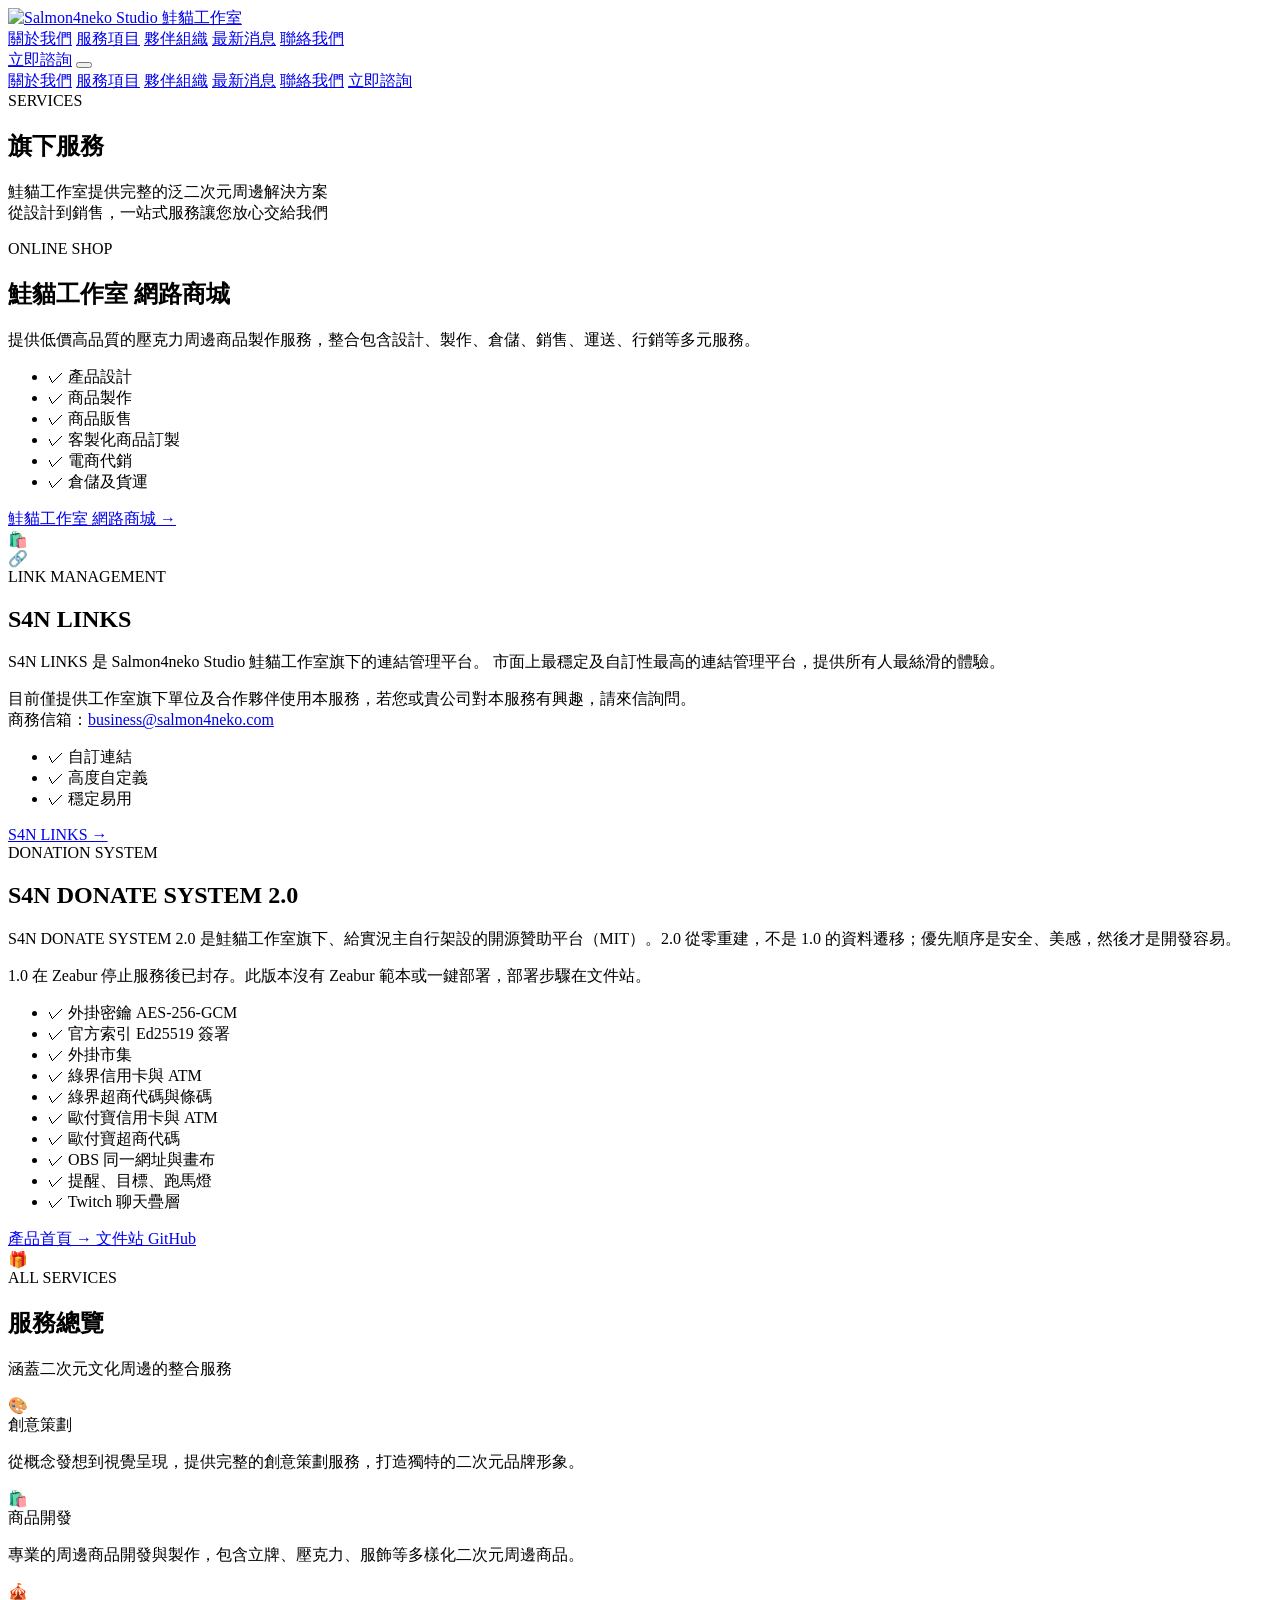
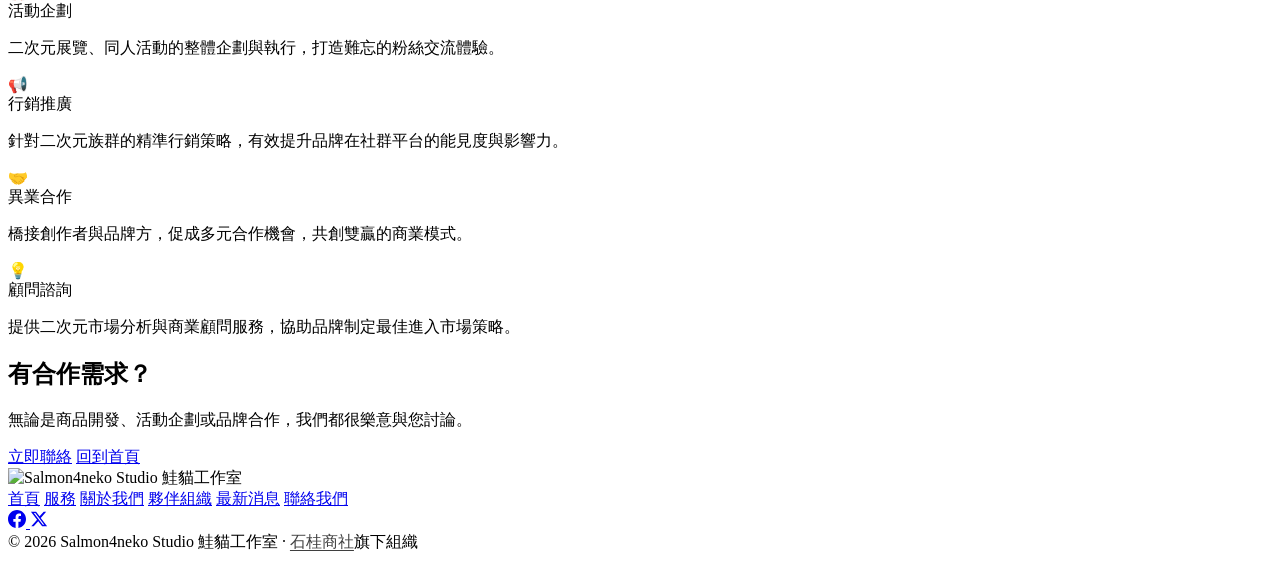
==== pages/services.html @ 96226a27 "feat: describe S4N DONATE SYSTEM 2.0 on the services page Replace the archived v1 claims (GPLv3, the" ====
<!DOCTYPE html>
<html lang="zh-TW">

<head>
    <meta charset="UTF-8" />
    <meta name="viewport" content="width=device-width, initial-scale=1, shrink-to-fit=no" />
    <title>服務項目 — Salmon4neko Studio 鮭貓工作室</title>
    <meta name="description" content="Salmon4neko Studio 鮭貓工作室提供網路商城、S4N LINKS、S4N DONATE SYSTEM 2.0 等完整泛二次元周邊解決方案服務。" />
    <link rel="icon" type="image/png"
        href="https://img.uwub.tw/Salmon4neko%20Studio_%E6%AD%A3%E6%96%B9%E5%BD%A2%E5%9C%96%E6%A8%99.png" />

    <!-- Tocas UI 5.0 -->
    <link rel="stylesheet" href="https://cdnjs.cloudflare.com/ajax/libs/tocas-ui/5.0.2/tocas.min.css" />
    <script src="https://cdnjs.cloudflare.com/ajax/libs/tocas-ui/5.0.2/tocas.min.js"></script>

    <!-- 字體：Noto Sans TC -->
    <link rel="preconnect" href="https://fonts.googleapis.com" />
    <link rel="preconnect" href="https://fonts.gstatic.com" crossorigin />
    <link href="https://fonts.googleapis.com/css2?family=Noto+Sans+TC:wght@300;400;500;700;900&display=swap"
        rel="stylesheet" />

    <link rel="stylesheet" href="../style.css?v=20260722c" />
</head>

<body class="is-light-page">

    <!-- ======== 導航列 ======== -->
    <header class="s4n-header" id="page-header">
        <div class="s4n-nav-inner">
            <a class="s4n-logo" href="../index.html" id="logo-link">
                <img src="https://img.uwub.tw/Salmon4neko%20Studio_%E6%A8%99%E6%BA%96%E5%AD%97.png"
                    alt="Salmon4neko Studio 鮭貓工作室" class="s4n-logo-img" />
            </a>
            <nav class="s4n-nav-links" id="main-nav" aria-label="主要導覽">
                <a href="../index.html#about" class="s4n-nav-link" id="nav-about">關於我們</a>
                <a href="services.html" class="s4n-nav-link is-active" id="nav-services">服務項目</a>
                <a href="../index.html#partners" class="s4n-nav-link" id="nav-partners">夥伴組織</a>
                <a href="news.html" class="s4n-nav-link" id="nav-news">最新消息</a>
                <a href="contact.html" class="s4n-nav-link" id="nav-contact">聯絡我們</a>
            </nav>
            <a href="contact.html" class="s4n-cta-btn" id="cta-button">立即諮詢</a>
            <button class="s4n-menu-toggle" id="menu-toggle" aria-label="開啟選單" aria-expanded="false"
                aria-controls="mobile-menu">
                <span></span><span></span><span></span>
            </button>
        </div>
        <div class="s4n-mobile-menu" id="mobile-menu" aria-hidden="true">
            <a href="../index.html#about" class="s4n-mobile-link" id="mobile-nav-about">關於我們</a>
            <a href="services.html" class="s4n-mobile-link" id="mobile-nav-services">服務項目</a>
            <a href="../index.html#partners" class="s4n-mobile-link" id="mobile-nav-partners">夥伴組織</a>
            <a href="news.html" class="s4n-mobile-link" id="mobile-nav-news">最新消息</a>
            <a href="contact.html" class="s4n-mobile-link" id="mobile-nav-contact">聯絡我們</a>
            <a href="contact.html" class="s4n-mobile-cta" id="mobile-cta">立即諮詢</a>
        </div>
    </header>

    <!-- ======== 頁面 Hero ======== -->
    <section class="s4n-page-hero">
        <div class="s4n-container">
            <div class="s4n-page-hero-inner">
                <div class="s4n-section-label">SERVICES</div>
                <h1 class="s4n-page-hero-title">旗下服務</h1>
                <p class="s4n-page-hero-desc">
                    鮭貓工作室提供完整的泛二次元周邊解決方案<br>
                    從設計到銷售，一站式服務讓您放心交給我們
                </p>
            </div>
        </div>
    </section>

    <!-- ======== 服務一：網路商城 ======== -->
    <section class="s4n-section" id="shop">
        <div class="s4n-container">
            <div class="s4n-service-detail-grid">
                <div class="s4n-service-detail-content">
                    <div class="s4n-section-label">ONLINE SHOP</div>
                    <h2 class="s4n-section-title">鮭貓工作室
                        <span class="s4n-highlight">網路商城</span>
                    </h2>
                    <p class="s4n-section-lead">
                        提供低價高品質的壓克力周邊商品製作服務，整合包含設計、製作、倉儲、銷售、運送、行銷等多元服務。
                    </p>
                    <ul class="s4n-feature-list">
                        <li class="s4n-feature-item">
                            <span class="s4n-feature-check">✓</span>
                            <span>產品設計</span>
                        </li>
                        <li class="s4n-feature-item">
                            <span class="s4n-feature-check">✓</span>
                            <span>商品製作</span>
                        </li>
                        <li class="s4n-feature-item">
                            <span class="s4n-feature-check">✓</span>
                            <span>商品販售</span>
                        </li>
                        <li class="s4n-feature-item">
                            <span class="s4n-feature-check">✓</span>
                            <span>客製化商品訂製</span>
                        </li>
                        <li class="s4n-feature-item">
                            <span class="s4n-feature-check">✓</span>
                            <span>電商代銷</span>
                        </li>
                        <li class="s4n-feature-item">
                            <span class="s4n-feature-check">✓</span>
                            <span>倉儲及貨運</span>
                        </li>
                    </ul>
                    <a href="https://shop.salmon4neko.com/" target="_blank" rel="noopener"
                        class="s4n-btn s4n-btn-primary s4n-btn-icon" id="shop-btn">
                        鮭貓工作室 網路商城 →
                    </a>
                </div>
                <div class="s4n-service-detail-visual" aria-hidden="true">
                    <div class="s4n-service-icon-wrap">🛍️</div>
                </div>
            </div>
        </div>
    </section>

    <!-- ======== 服務二：S4N LINKS ======== -->
    <section class="s4n-section s4n-section-alt" id="links">
        <div class="s4n-container">
            <div class="s4n-service-detail-grid s4n-service-reverse">
                <div class="s4n-service-detail-visual" aria-hidden="true">
                    <div class="s4n-service-icon-wrap">🔗</div>
                </div>
                <div class="s4n-service-detail-content">
                    <div class="s4n-section-label">LINK MANAGEMENT</div>
                    <h2 class="s4n-section-title">S4N LINKS</h2>
                    <p class="s4n-section-lead">
                        S4N LINKS 是 Salmon4neko Studio 鮭貓工作室旗下的連結管理平台。
                        市面上最穩定及自訂性最高的連結管理平台，提供所有人最絲滑的體驗。
                    </p>
                    <p class="s4n-service-note">
                        目前僅提供工作室旗下單位及合作夥伴使用本服務，若您或貴公司對本服務有興趣，請來信詢問。<br>
                        商務信箱：<a href="mailto:business@salmon4neko.com" class="s4n-link">business@salmon4neko.com</a>
                    </p>
                    <ul class="s4n-feature-list">
                        <li class="s4n-feature-item">
                            <span class="s4n-feature-check">✓</span>
                            <span>自訂連結</span>
                        </li>
                        <li class="s4n-feature-item">
                            <span class="s4n-feature-check">✓</span>
                            <span>高度自定義</span>
                        </li>
                        <li class="s4n-feature-item">
                            <span class="s4n-feature-check">✓</span>
                            <span>穩定易用</span>
                        </li>
                    </ul>
                    <a href="https://links.uwub.tw/" target="_blank" rel="noopener"
                        class="s4n-btn s4n-btn-primary s4n-btn-icon" id="links-btn">
                        S4N LINKS →
                    </a>
                </div>
            </div>
        </div>
    </section>

    <!-- ======== 服務三：S4N DONATE SYSTEM 2.0 ======== -->
    <section class="s4n-section" id="donate-system">
        <div class="s4n-container">
            <div class="s4n-service-detail-grid">
                <div class="s4n-service-detail-content">
                    <div class="s4n-section-label">DONATION SYSTEM</div>
                    <h2 class="s4n-section-title">S4N DONATE SYSTEM 2.0</h2>
                    <p class="s4n-section-lead">
                        S4N DONATE SYSTEM 2.0 是鮭貓工作室旗下、給實況主自行架設的開源贊助平台（MIT）。2.0 從零重建，不是 1.0 的資料遷移；優先順序是安全、美感，然後才是開發容易。
                    </p>
                    <p class="s4n-service-note">
                        1.0 在 Zeabur 停止服務後已封存。此版本沒有 Zeabur 範本或一鍵部署，部署步驟在文件站。
                    </p>
                    <ul class="s4n-feature-list">
                        <li class="s4n-feature-item">
                            <span class="s4n-feature-check">✓</span>
                            <span>外掛密鑰 AES-256-GCM</span>
                        </li>
                        <li class="s4n-feature-item">
                            <span class="s4n-feature-check">✓</span>
                            <span>官方索引 Ed25519 簽署</span>
                        </li>
                        <li class="s4n-feature-item">
                            <span class="s4n-feature-check">✓</span>
                            <span>外掛市集</span>
                        </li>
                        <li class="s4n-feature-item">
                            <span class="s4n-feature-check">✓</span>
                            <span>綠界信用卡與 ATM</span>
                        </li>
                        <li class="s4n-feature-item">
                            <span class="s4n-feature-check">✓</span>
                            <span>綠界超商代碼與條碼</span>
                        </li>
                        <li class="s4n-feature-item">
                            <span class="s4n-feature-check">✓</span>
                            <span>歐付寶信用卡與 ATM</span>
                        </li>
                        <li class="s4n-feature-item">
                            <span class="s4n-feature-check">✓</span>
                            <span>歐付寶超商代碼</span>
                        </li>
                        <li class="s4n-feature-item">
                            <span class="s4n-feature-check">✓</span>
                            <span>OBS 同一網址與畫布</span>
                        </li>
                        <li class="s4n-feature-item">
                            <span class="s4n-feature-check">✓</span>
                            <span>提醒、目標、跑馬燈</span>
                        </li>
                        <li class="s4n-feature-item">
                            <span class="s4n-feature-check">✓</span>
                            <span>Twitch 聊天疊層</span>
                        </li>
                    </ul>
                    <div class="s4n-hero-actions" id="donate-system-actions">
                        <a href="https://donate-system.salmon4neko.com/" target="_blank" rel="noopener"
                            class="s4n-btn s4n-btn-primary s4n-btn-icon" id="donate-system-btn">
                            產品首頁 →
                        </a>
                        <a href="https://docs.donate-system.salmon4neko.com/" target="_blank" rel="noopener"
                            class="s4n-btn s4n-btn-ghost s4n-btn-icon" id="donate-docs-btn">
                            文件站
                        </a>
                        <a href="https://github.com/Salmon4neko-Studio/S4N-Donate-System-2.0" target="_blank"
                            rel="noopener" class="s4n-btn s4n-btn-ghost s4n-btn-icon" id="donate-github-btn">
                            GitHub
                        </a>
                    </div>
                </div>
                <div class="s4n-service-detail-visual" aria-hidden="true">
                    <div class="s4n-service-icon-wrap">🎁</div>
                </div>
            </div>
        </div>
    </section>

    <!-- ======== 其他服務總覽 ======== -->
    <section class="s4n-section" id="all-services">
        <div class="s4n-container">
            <div class="s4n-section-label">ALL SERVICES</div>
            <h2 class="s4n-section-title">服務總覽</h2>
            <p class="s4n-section-lead">涵蓋二次元文化周邊的整合服務</p>
            <div class="ts-grid is-3-columns s4n-services-grid">
                <div class="column">
                    <div class="ts-box s4n-service-card">
                        <div class="ts-content">
                            <div class="s4n-service-icon">🎨</div>
                            <div class="ts-header is-heavy s4n-service-title">創意策劃</div>
                            <p class="s4n-service-desc">從概念發想到視覺呈現，提供完整的創意策劃服務，打造獨特的二次元品牌形象。</p>
                        </div>
                    </div>
                </div>
                <div class="column">
                    <div class="ts-box s4n-service-card">
                        <div class="ts-content">
                            <div class="s4n-service-icon">🛍️</div>
                            <div class="ts-header is-heavy s4n-service-title">商品開發</div>
                            <p class="s4n-service-desc">專業的周邊商品開發與製作，包含立牌、壓克力、服飾等多樣化二次元周邊商品。</p>
                        </div>
                    </div>
                </div>
                <div class="column">
                    <div class="ts-box s4n-service-card">
                        <div class="ts-content">
                            <div class="s4n-service-icon">🎪</div>
                            <div class="ts-header is-heavy s4n-service-title">活動企劃</div>
                            <p class="s4n-service-desc">二次元展覽、同人活動的整體企劃與執行，打造難忘的粉絲交流體驗。</p>
                        </div>
                    </div>
                </div>
                <div class="column">
                    <div class="ts-box s4n-service-card">
                        <div class="ts-content">
                            <div class="s4n-service-icon">📢</div>
                            <div class="ts-header is-heavy s4n-service-title">行銷推廣</div>
                            <p class="s4n-service-desc">針對二次元族群的精準行銷策略，有效提升品牌在社群平台的能見度與影響力。</p>
                        </div>
                    </div>
                </div>
                <div class="column">
                    <div class="ts-box s4n-service-card">
                        <div class="ts-content">
                            <div class="s4n-service-icon">🤝</div>
                            <div class="ts-header is-heavy s4n-service-title">異業合作</div>
                            <p class="s4n-service-desc">橋接創作者與品牌方，促成多元合作機會，共創雙贏的商業模式。</p>
                        </div>
                    </div>
                </div>
                <div class="column">
                    <div class="ts-box s4n-service-card">
                        <div class="ts-content">
                            <div class="s4n-service-icon">💡</div>
                            <div class="ts-header is-heavy s4n-service-title">顧問諮詢</div>
                            <p class="s4n-service-desc">提供二次元市場分析與商業顧問服務，協助品牌制定最佳進入市場策略。</p>
                        </div>
                    </div>
                </div>
            </div>
        </div>
    </section>

    <!-- ======== 聯絡 CTA ======== -->
    <section class="s4n-section s4n-section-salmon" id="contact-cta">
        <div class="s4n-container">
            <div class="s4n-cta-center">
                <h2 class="s4n-section-title s4n-title-white">有合作需求？</h2>
                <p class="s4n-section-lead s4n-lead-white">
                    無論是商品開發、活動企劃或品牌合作，我們都很樂意與您討論。
                </p>
                <div class="s4n-cta-actions">
                    <a href="contact.html" class="s4n-btn s4n-btn-white" id="services-contact-btn">立即聯絡</a>
                    <a href="../index.html" class="s4n-btn s4n-btn-outline-white" id="back-home-btn">回到首頁</a>
                </div>
            </div>
        </div>
    </section>

    <!-- ======== 頁尾 ======== -->
    <footer class="s4n-footer" id="page-footer">
        <div class="s4n-container">
            <div class="s4n-footer-inner">
                <div class="s4n-footer-brand" id="footer-brand">
                    <img src="https://img.uwub.tw/Salmon4neko%20Studio_%E6%A8%99%E6%BA%96%E5%AD%97.png"
                        alt="Salmon4neko Studio 鮭貓工作室" class="s4n-footer-logo" />
                </div>
                <nav class="s4n-footer-nav" id="footer-nav" aria-label="頁尾導覽">
                    <a href="../index.html" id="footer-home">首頁</a>
                    <a href="services.html" id="footer-services">服務</a>
                    <a href="../index.html#about" id="footer-about">關於我們</a>
                    <a href="../index.html#partners" id="footer-partners">夥伴組織</a>
                    <a href="news.html" id="footer-news">最新消息</a>
                    <a href="contact.html" id="footer-contact">聯絡我們</a>
                </nav>
                <div class="s4n-footer-social" id="footer-social">
                    <a href="https://www.facebook.com/salmon4neko" target="_blank" rel="noopener" class="s4n-social-btn"
                        id="footer-facebook" aria-label="Facebook">
                        <svg width="18" height="18" viewBox="0 0 24 24" fill="currentColor"
                            xmlns="http://www.w3.org/2000/svg" aria-hidden="true">
                            <path
                                d="M24 12.073C24 5.404 18.627 0 12 0S0 5.404 0 12.073C0 18.1 4.388 23.094 10.125 24v-8.437H7.078v-3.49h3.047V9.41c0-3.025 1.792-4.697 4.533-4.697 1.312 0 2.686.236 2.686.236v2.97h-1.514c-1.491 0-1.956.93-1.956 1.886v2.268h3.328l-.532 3.49h-2.796V24C19.612 23.094 24 18.1 24 12.073z" />
                        </svg>
                    </a>
                    <a href="https://x.com/salmon4neko" target="_blank" rel="noopener" class="s4n-social-btn"
                        id="footer-twitter" aria-label="X (Twitter)">
                        <svg width="18" height="18" viewBox="0 0 24 24" fill="currentColor"
                            xmlns="http://www.w3.org/2000/svg" aria-hidden="true">
                            <path
                                d="M18.244 2.25h3.308l-7.227 8.26 8.502 11.24H16.17l-5.214-6.817L4.99 21.75H1.68l7.73-8.835L1.254 2.25H8.08l4.713 6.231zm-1.161 17.52h1.833L7.084 4.126H5.117z" />
                        </svg>
                    </a>
                </div>
                <div class="s4n-footer-copy" id="footer-copy">
                    © 2026 Salmon4neko Studio 鮭貓工作室 · <a href="https://sake-corp.com/" target="_blank" rel="noopener"
                        style="color:inherit; text-decoration:underline; text-underline-offset:3px; opacity:0.75; transition:opacity 0.2s;"
                        onmouseover="this.style.opacity='1'" onmouseout="this.style.opacity='0.75'">石桂商社</a>旗下組織
                </div>
            </div>
        </div>
    </footer>

    <script src="../script.js"></script>
</body>

</html>
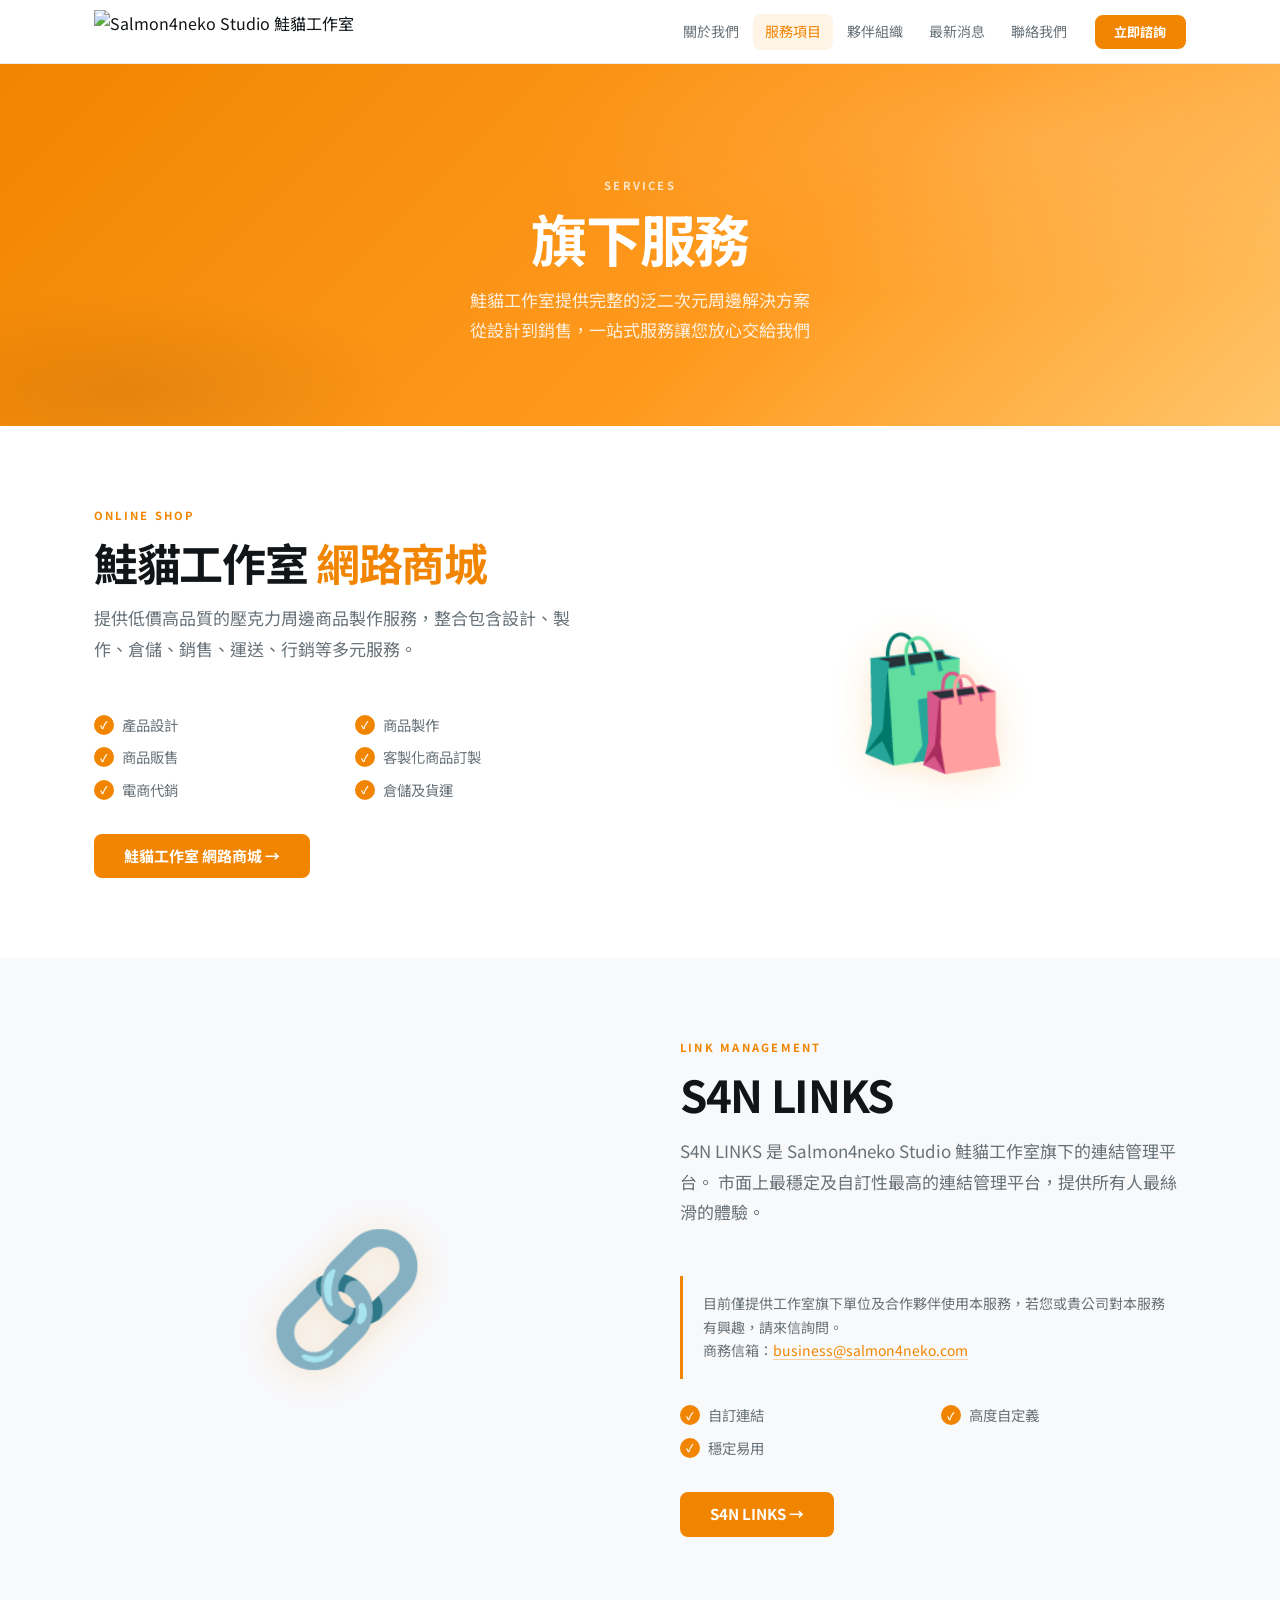
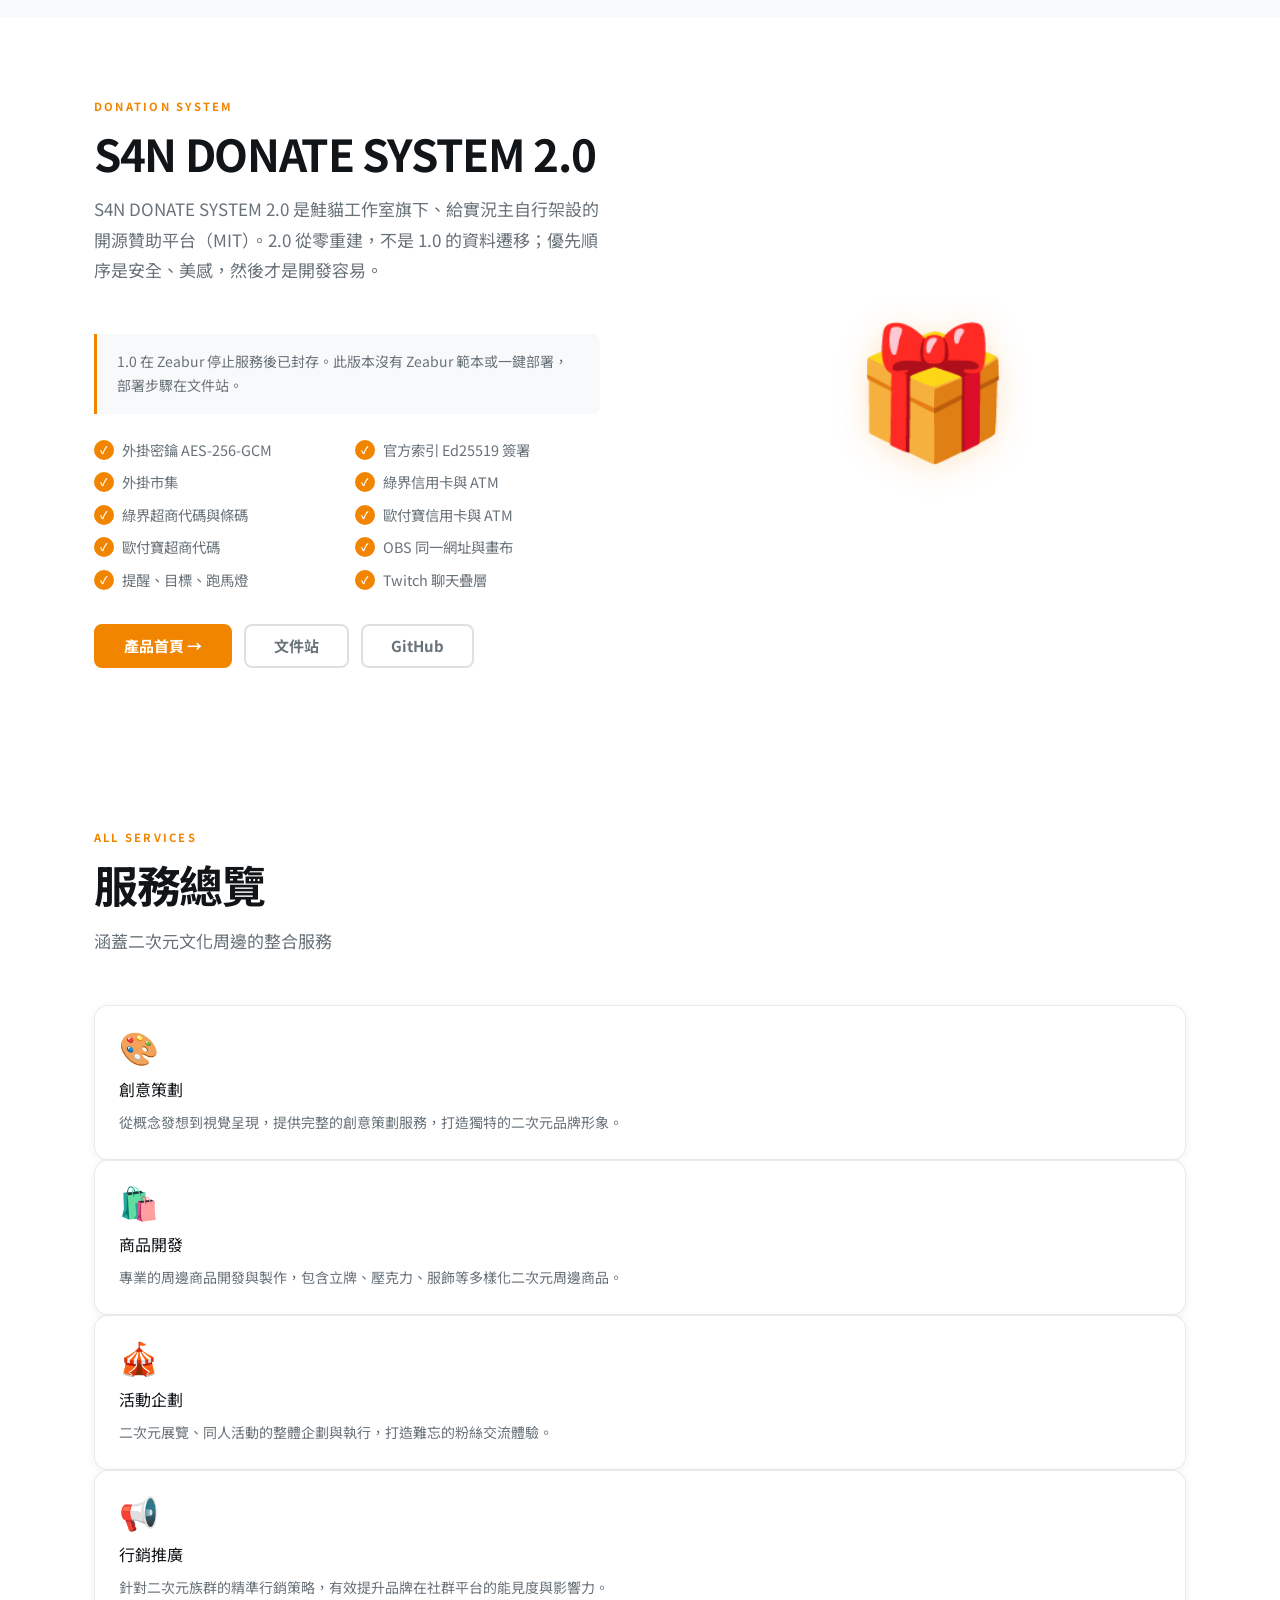
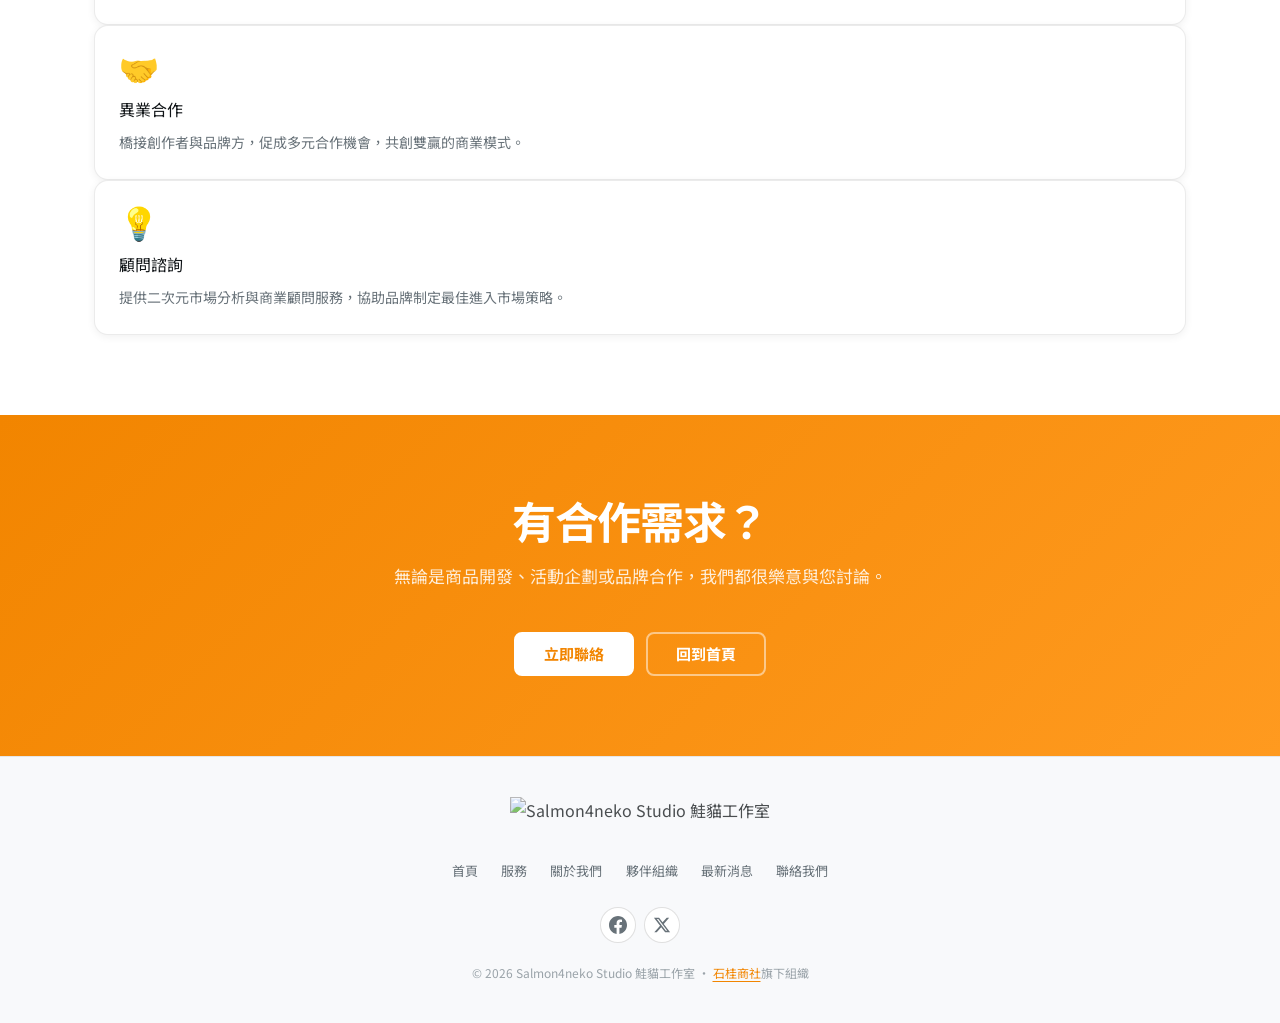
==== commit 3181a6cb: "Align the studio site with the shared #F28500 design tokens. Replace the salmon accent with the shar" ====
--- a/pages/services.html
+++ b/pages/services.html
@@ -1,5 +1,5 @@
 <!DOCTYPE html>
-<html lang="zh-TW">
+<html lang="zh-TW" class="is-light">
 
 <head>
     <meta charset="UTF-8" />
@@ -16,10 +16,10 @@
     <!-- 字體：Noto Sans TC -->
     <link rel="preconnect" href="https://fonts.googleapis.com" />
     <link rel="preconnect" href="https://fonts.gstatic.com" crossorigin />
-    <link href="https://fonts.googleapis.com/css2?family=Noto+Sans+TC:wght@300;400;500;700;900&display=swap"
+    <link href="https://fonts.googleapis.com/css2?family=Noto+Sans+TC:wght@400;500;700&display=swap"
         rel="stylesheet" />
 
-    <link rel="stylesheet" href="../style.css?v=20260722c" />
+    <link rel="stylesheet" href="../style.css?v=20261125a" />
 </head>
 
 <body class="is-light-page">
@@ -38,7 +38,7 @@
                 <a href="news.html" class="s4n-nav-link" id="nav-news">最新消息</a>
                 <a href="contact.html" class="s4n-nav-link" id="nav-contact">聯絡我們</a>
             </nav>
-            <a href="contact.html" class="s4n-cta-btn" id="cta-button">立即諮詢</a>
+            <a href="contact.html" class="ts-button s4n-cta-btn" id="cta-button">立即諮詢</a>
             <button class="s4n-menu-toggle" id="menu-toggle" aria-label="開啟選單" aria-expanded="false"
                 aria-controls="mobile-menu">
                 <span></span><span></span><span></span>
@@ -50,7 +50,7 @@
             <a href="../index.html#partners" class="s4n-mobile-link" id="mobile-nav-partners">夥伴組織</a>
             <a href="news.html" class="s4n-mobile-link" id="mobile-nav-news">最新消息</a>
             <a href="contact.html" class="s4n-mobile-link" id="mobile-nav-contact">聯絡我們</a>
-            <a href="contact.html" class="s4n-mobile-cta" id="mobile-cta">立即諮詢</a>
+            <a href="contact.html" class="ts-button s4n-mobile-cta" id="mobile-cta">立即諮詢</a>
         </div>
     </header>
 
@@ -107,7 +107,7 @@
                         </li>
                     </ul>
                     <a href="https://shop.salmon4neko.com/" target="_blank" rel="noopener"
-                        class="s4n-btn s4n-btn-primary s4n-btn-icon" id="shop-btn">
+                        class="ts-button s4n-btn s4n-btn-primary s4n-btn-icon" id="shop-btn">
                         鮭貓工作室 網路商城 →
                     </a>
                 </div>
@@ -151,7 +151,7 @@
                         </li>
                     </ul>
                     <a href="https://links.uwub.tw/" target="_blank" rel="noopener"
-                        class="s4n-btn s4n-btn-primary s4n-btn-icon" id="links-btn">
+                        class="ts-button s4n-btn s4n-btn-primary s4n-btn-icon" id="links-btn">
                         S4N LINKS →
                     </a>
                 </div>
@@ -216,15 +216,15 @@
                     </ul>
                     <div class="s4n-hero-actions" id="donate-system-actions">
                         <a href="https://donate-system.salmon4neko.com/" target="_blank" rel="noopener"
-                            class="s4n-btn s4n-btn-primary s4n-btn-icon" id="donate-system-btn">
+                            class="ts-button s4n-btn s4n-btn-primary s4n-btn-icon" id="donate-system-btn">
                             產品首頁 →
                         </a>
                         <a href="https://docs.donate-system.salmon4neko.com/" target="_blank" rel="noopener"
-                            class="s4n-btn s4n-btn-ghost s4n-btn-icon" id="donate-docs-btn">
+                            class="ts-button s4n-btn s4n-btn-ghost s4n-btn-icon" id="donate-docs-btn">
                             文件站
                         </a>
                         <a href="https://github.com/Salmon4neko-Studio/S4N-Donate-System-2.0" target="_blank"
-                            rel="noopener" class="s4n-btn s4n-btn-ghost s4n-btn-icon" id="donate-github-btn">
+                            rel="noopener" class="ts-button s4n-btn s4n-btn-ghost s4n-btn-icon" id="donate-github-btn">
                             GitHub
                         </a>
                     </div>
@@ -310,8 +310,8 @@
                     無論是商品開發、活動企劃或品牌合作，我們都很樂意與您討論。
                 </p>
                 <div class="s4n-cta-actions">
-                    <a href="contact.html" class="s4n-btn s4n-btn-white" id="services-contact-btn">立即聯絡</a>
-                    <a href="../index.html" class="s4n-btn s4n-btn-outline-white" id="back-home-btn">回到首頁</a>
+                    <a href="contact.html" class="ts-button s4n-btn s4n-btn-white" id="services-contact-btn">立即聯絡</a>
+                    <a href="../index.html" class="ts-button s4n-btn s4n-btn-outline-white" id="back-home-btn">回到首頁</a>
                 </div>
             </div>
         </div>
@@ -353,8 +353,7 @@
                 </div>
                 <div class="s4n-footer-copy" id="footer-copy">
                     © 2026 Salmon4neko Studio 鮭貓工作室 · <a href="https://sake-corp.com/" target="_blank" rel="noopener"
-                        style="color:inherit; text-decoration:underline; text-underline-offset:3px; opacity:0.75; transition:opacity 0.2s;"
-                        onmouseover="this.style.opacity='1'" onmouseout="this.style.opacity='0.75'">石桂商社</a>旗下組織
+                        >石桂商社</a>旗下組織
                 </div>
             </div>
         </div>
--- a/style.css
+++ b/style.css
@@ -0,0 +1,1296 @@
+/* =============================================
+   Salmon4neko Studio — 品牌網站樣式（亮色系）
+   框架：Tocas UI 5.0  ·  自訂樣式覆寫
+   ============================================= */
+
+/* S4N shared design tokens — keep in sync with the other site */
+:root {
+    --s4n-primary: #F28500;
+    --s4n-primary-hover: #d97700;
+    --s4n-primary-active: #bf6900;
+    --s4n-link-hover: #ff9a1f;
+    --s4n-on-primary: #fff;
+    --s4n-radius-sm: 8px;
+    --s4n-radius: 14px;
+    --s4n-radius-lg: 20px;
+    --s4n-header-h: 64px;
+    --s4n-surface: #ffffff;
+    --s4n-surface-alt: #f8f9fb;
+    --s4n-text: #111518;
+    --s4n-text-muted: #687279;
+    --s4n-text-faint: #9aa3a9;
+    --s4n-border: rgba(0, 0, 0, 0.08);
+    --s4n-border-strong: rgba(0, 0, 0, 0.12);
+    --s4n-space-1: 0.25rem;
+    --s4n-space-2: 0.5rem;
+    --s4n-space-3: 0.75rem;
+    --s4n-space-4: 1rem;
+    --s4n-space-5: 1.5rem;
+    --s4n-space-6: 2rem;
+    --s4n-space-7: 3rem;
+    --s4n-space-8: 4rem;
+    --s4n-shadow-sm: 0 2px 8px rgba(0, 0, 0, 0.06);
+    --s4n-shadow: 0 4px 20px rgba(0, 0, 0, 0.08);
+    --s4n-shadow-lg: 0 12px 40px rgba(0, 0, 0, 0.12);
+    --s4n-shadow-hover: 0 18px 40px rgba(17, 21, 24, 0.12);
+    --s4n-duration-fast: 180ms;
+    --s4n-duration: 200ms;
+    --s4n-ease: ease;
+    --s4n-font: "Noto Sans TC", system-ui, sans-serif;
+}
+
+/* Studio aliases and Tocas primary override. Not part of the shared block. */
+:root {
+    --s4n-primary-pale: #fff4e6;
+    --s4n-primary-light: #ffc56a;
+    --s4n-bg: var(--s4n-surface);
+    --s4n-bg-alt: var(--s4n-surface-alt);
+    --s4n-bg-card: var(--s4n-surface);
+    --s4n-white: var(--s4n-surface);
+    --s4n-text-2: var(--s4n-text-muted);
+    --s4n-text-light: var(--s4n-text-faint);
+    --s4n-border-md: var(--s4n-border-strong);
+    --s4n-transition: var(--s4n-duration) var(--s4n-ease);
+
+    --ts-primary-400: var(--s4n-link-hover);
+    --ts-primary-500: var(--s4n-primary);
+    --ts-primary-600: var(--s4n-primary-hover);
+    --ts-primary-700: var(--s4n-primary-active);
+    --ts-primary-800: var(--s4n-primary-active);
+    --ts-primary-900: var(--s4n-primary-active);
+    --ts-static-primary-400: var(--s4n-link-hover);
+    --ts-static-primary-500: var(--s4n-primary);
+    --ts-static-primary-600: var(--s4n-primary-hover);
+    --ts-static-primary-700: var(--s4n-primary-active);
+    --ts-static-primary-800: var(--s4n-primary-active);
+    --ts-static-primary-900: var(--s4n-primary-active);
+    --ts-link-700: var(--s4n-primary);
+    --ts-tonal-primary-400: var(--s4n-primary-pale);
+    --ts-tonal-primary-800: var(--s4n-primary-active);
+    --ts-accent-color: var(--s4n-primary);
+    --ts-accent-foreground-color: var(--s4n-on-primary);
+}
+
+/* ---- 全域重設 ---- */
+*, *::before, *::after { box-sizing: border-box; margin: 0; padding: 0; }
+
+html { scroll-behavior: smooth; font-size: 16px; }
+
+body {
+    font-family: var(--s4n-font);
+    background: var(--s4n-bg);
+    color: var(--s4n-text);
+    line-height: 1.7;
+    overflow-x: hidden;
+}
+
+a { color: inherit; text-decoration: none; }
+
+/* =============================================
+   通用容器
+   ============================================= */
+.s4n-container {
+    max-width: 1140px;
+    margin: 0 auto;
+    padding: 0 1.5rem;
+}
+
+/* =============================================
+   通用按鈕
+   ============================================= */
+a.ts-button.s4n-btn,
+a.ts-button.s4n-cta-btn,
+a.ts-button.s4n-mobile-cta,
+button.ts-button.s4n-btn {
+    height: auto;
+    min-width: 0;
+    overflow: visible;
+    opacity: 1;
+    text-decoration: none;
+}
+
+a.ts-button.s4n-btn:hover,
+a.ts-button.s4n-cta-btn:hover,
+a.ts-button.s4n-mobile-cta:hover,
+button.ts-button.s4n-btn:hover {
+    opacity: 1;
+}
+
+.s4n-btn {
+    display: inline-flex;
+    align-items: center;
+    justify-content: center;
+    gap: 0.4rem;
+    padding: 0.7rem 1.75rem;
+    font-size: 0.9375rem;
+    font-weight: 700;
+    border-radius: var(--s4n-radius-sm);
+    border: 2px solid transparent;
+    cursor: pointer;
+    text-decoration: none;
+    transition: background var(--s4n-duration-fast) var(--s4n-ease),
+                color var(--s4n-duration-fast) var(--s4n-ease),
+                border-color var(--s4n-duration-fast) var(--s4n-ease),
+                transform var(--s4n-duration-fast) var(--s4n-ease),
+                box-shadow var(--s4n-duration-fast) var(--s4n-ease);
+    line-height: 1.2;
+    white-space: nowrap;
+    vertical-align: middle;
+}
+.s4n-btn:hover { transform: translateY(-2px); }
+.s4n-btn:active { transform: translateY(0); }
+
+.s4n-btn-primary,
+.s4n-btn-primary:visited {
+    background: var(--s4n-primary);
+    color: var(--s4n-on-primary);
+    border-color: var(--s4n-primary);
+}
+.s4n-btn-primary svg,
+.s4n-btn-primary .ts-icon {
+    color: var(--s4n-on-primary);
+    fill: currentColor;
+}
+.s4n-btn-primary:hover {
+    background: var(--s4n-primary-hover);
+    border-color: var(--s4n-primary-hover);
+    color: var(--s4n-on-primary);
+    box-shadow: 0 6px 20px rgba(242, 133, 0, 0.35);
+}
+.s4n-btn-primary:active {
+    background: var(--s4n-primary-active);
+    border-color: var(--s4n-primary-active);
+    color: var(--s4n-on-primary);
+    box-shadow: none;
+}
+
+.s4n-btn-ghost {
+    background: transparent;
+    color: var(--s4n-text-2);
+    border-color: var(--s4n-border-md);
+}
+.s4n-btn-ghost:hover {
+    background: var(--s4n-bg-alt);
+    color: var(--s4n-text);
+    border-color: var(--s4n-border-md);
+}
+
+.s4n-btn-white,
+.s4n-btn-white:visited {
+    background: #fff;
+    color: var(--s4n-primary);
+    border-color: #fff;
+}
+.s4n-btn-white svg,
+.s4n-btn-white .ts-icon {
+    color: var(--s4n-primary);
+    fill: currentColor;
+}
+.s4n-btn-white:hover {
+    background: var(--s4n-primary-pale);
+    color: var(--s4n-primary-hover);
+    box-shadow: 0 6px 20px rgba(0,0,0,0.15);
+}
+.s4n-btn-white:active {
+    color: var(--s4n-primary-active);
+}
+
+.s4n-btn-outline-white {
+    background: transparent;
+    color: #fff;
+    border-color: rgba(255,255,255,0.5);
+}
+.s4n-btn-outline-white:hover {
+    background: rgba(255,255,255,0.15);
+    border-color: #fff;
+}
+
+.s4n-btn-fluid { width: 100%; }
+
+/* =============================================
+   導航列
+   ============================================= */
+.s4n-header {
+    position: fixed;
+    top: 0; left: 0; right: 0;
+    z-index: 1000;
+    background: rgba(255,255,255,0.85);
+    backdrop-filter: blur(20px);
+    -webkit-backdrop-filter: blur(20px);
+    border-bottom: 0;
+    box-shadow: inset 0 -1px 0 var(--s4n-border);
+    transition: background var(--s4n-transition), box-shadow var(--s4n-transition);
+}
+
+.s4n-header.is-scrolled {
+    background: rgba(255,255,255,0.97);
+    box-shadow: inset 0 -1px 0 var(--s4n-border), 0 2px 16px rgba(0,0,0,0.08);
+}
+
+.s4n-nav-inner {
+    display: flex;
+    align-items: center;
+    gap: 1rem;
+    padding: 0 1.5rem;
+    height: var(--s4n-header-h);
+    max-width: 1140px;
+    margin: 0 auto;
+}
+
+/* LOGO 圖片 */
+.s4n-logo {
+    display: flex;
+    align-items: center;
+    flex-shrink: 0;
+    transition: opacity var(--s4n-transition);
+}
+.s4n-logo:hover { opacity: 0.75; }
+
+.s4n-logo-img {
+    height: 44px;
+    width: auto;
+    display: block;
+}
+
+.s4n-nav-links {
+    display: flex;
+    align-items: center;
+    gap: 0.125rem;
+    margin-left: auto;
+}
+
+.s4n-nav-link {
+    padding: 0.4rem 0.75rem;
+    border-radius: var(--s4n-radius-sm);
+    font-size: 0.875rem;
+    color: var(--s4n-text-2);
+    transition: color var(--s4n-transition), background var(--s4n-transition);
+}
+.s4n-nav-link:hover,
+.s4n-nav-link:focus-visible {
+    color: var(--s4n-link-hover);
+    background: var(--s4n-primary-pale);
+    text-decoration: underline;
+    text-underline-offset: 3px;
+}
+.s4n-nav-link.is-active,
+.s4n-nav-link.is-active:hover {
+    color: var(--s4n-primary);
+    background: var(--s4n-primary-pale);
+    text-decoration: none;
+}
+
+/* 導航 CTA 按鈕 */
+.s4n-cta-btn,
+.s4n-cta-btn:visited {
+    display: inline-flex;
+    align-items: center;
+    justify-content: center;
+    gap: 0.4rem;
+    padding: 0.45rem 1.1rem;
+    background: var(--s4n-primary);
+    color: var(--s4n-on-primary);
+    font-size: 0.8125rem;
+    font-weight: 700;
+    border-radius: var(--s4n-radius-sm);
+    line-height: 1.2;
+    white-space: nowrap;
+    text-decoration: none;
+    border: 2px solid var(--s4n-primary);
+    transition: background var(--s4n-duration-fast) var(--s4n-ease),
+                color var(--s4n-duration-fast) var(--s4n-ease),
+                transform var(--s4n-duration-fast) var(--s4n-ease),
+                box-shadow var(--s4n-duration-fast) var(--s4n-ease);
+    flex-shrink: 0;
+}
+.s4n-cta-btn svg,
+.s4n-cta-btn .ts-icon {
+    color: var(--s4n-on-primary);
+    fill: currentColor;
+}
+.s4n-cta-btn:hover {
+    background: var(--s4n-primary-hover);
+    border-color: var(--s4n-primary-hover);
+    color: var(--s4n-on-primary);
+    transform: translateY(-2px);
+    box-shadow: 0 6px 20px rgba(242, 133, 0, 0.35);
+}
+.s4n-cta-btn:active {
+    background: var(--s4n-primary-active);
+    border-color: var(--s4n-primary-active);
+    color: var(--s4n-on-primary);
+    transform: translateY(0);
+    box-shadow: none;
+}
+
+/* 漢堡按鈕 */
+.s4n-menu-toggle {
+    display: none;
+    flex-direction: column;
+    gap: 5px;
+    background: none;
+    border: none;
+    cursor: pointer;
+    padding: 0.25rem;
+    flex-shrink: 0;
+}
+.s4n-menu-toggle span {
+    display: block;
+    width: 22px; height: 2px;
+    background: var(--s4n-text-2);
+    border-radius: 2px;
+    transition: transform var(--s4n-transition), opacity var(--s4n-transition);
+}
+.s4n-menu-toggle.is-open span:nth-child(1) { transform: translateY(7px) rotate(45deg); }
+.s4n-menu-toggle.is-open span:nth-child(2) { opacity: 0; }
+.s4n-menu-toggle.is-open span:nth-child(3) { transform: translateY(-7px) rotate(-45deg); }
+
+/* 手機選單 */
+.s4n-mobile-menu {
+    display: none;
+    flex-direction: column;
+    gap: 0.25rem;
+    padding: 0.75rem 1.5rem 1rem;
+    border-top: 1px solid var(--s4n-border);
+    background: var(--s4n-white);
+}
+.s4n-mobile-menu.is-open { display: flex; }
+
+.s4n-mobile-link {
+    padding: 0.6rem 0.75rem;
+    border-radius: var(--s4n-radius-sm);
+    color: var(--s4n-text-2);
+    font-size: 0.9rem;
+    transition: color var(--s4n-transition), background var(--s4n-transition);
+}
+.s4n-mobile-link:hover,
+.s4n-mobile-link:focus-visible {
+    color: var(--s4n-link-hover);
+    background: var(--s4n-primary-pale);
+    text-decoration: underline;
+    text-underline-offset: 3px;
+}
+.s4n-mobile-link.is-active,
+.s4n-mobile-link.is-active:hover {
+    color: var(--s4n-primary);
+    background: var(--s4n-primary-pale);
+    text-decoration: none;
+}
+
+.s4n-mobile-cta,
+.s4n-mobile-cta:visited {
+    display: flex;
+    align-items: center;
+    justify-content: center;
+    gap: 0.4rem;
+    margin-top: 0.5rem;
+    padding: 0.7rem;
+    background: var(--s4n-primary);
+    color: var(--s4n-on-primary);
+    font-weight: 700;
+    font-size: 0.875rem;
+    border-radius: var(--s4n-radius-sm);
+    line-height: 1.2;
+    text-decoration: none;
+    border: 2px solid var(--s4n-primary);
+    transition: background var(--s4n-duration-fast) var(--s4n-ease),
+                color var(--s4n-duration-fast) var(--s4n-ease),
+                transform var(--s4n-duration-fast) var(--s4n-ease),
+                box-shadow var(--s4n-duration-fast) var(--s4n-ease);
+}
+.s4n-mobile-cta svg,
+.s4n-mobile-cta .ts-icon {
+    color: var(--s4n-on-primary);
+    fill: currentColor;
+}
+.s4n-mobile-cta:hover {
+    background: var(--s4n-primary-hover);
+    border-color: var(--s4n-primary-hover);
+    color: var(--s4n-on-primary);
+    transform: translateY(-2px);
+    box-shadow: 0 6px 20px rgba(242, 133, 0, 0.35);
+}
+.s4n-mobile-cta:active {
+    background: var(--s4n-primary-active);
+    border-color: var(--s4n-primary-active);
+    color: var(--s4n-on-primary);
+    transform: translateY(0);
+    box-shadow: none;
+}
+
+/* =============================================
+   Hero 區塊
+   ============================================= */
+.s4n-hero {
+    position: relative;
+    min-height: 100dvh;
+    display: flex;
+    align-items: center;
+    overflow: hidden;
+    padding-top: var(--s4n-header-h);
+    background: var(--s4n-white);
+}
+
+.s4n-hero-bg {
+    position: absolute;
+    inset: 0;
+    background:
+        radial-gradient(ellipse 55% 50% at 80% 40%, rgba(242, 133, 0,0.08) 0%, transparent 65%),
+        radial-gradient(ellipse 40% 35% at 10% 70%, rgba(242, 133, 0,0.05) 0%, transparent 60%);
+    pointer-events: none;
+}
+
+.s4n-hero .s4n-container {
+    display: grid;
+    grid-template-columns: 1fr 1fr;
+    gap: 4rem;
+    align-items: center;
+    padding-top: 4rem;
+    padding-bottom: 4rem;
+}
+
+.s4n-hero-content { max-width: 540px; }
+
+.s4n-hero-badge {
+    display: inline-block;
+    font-size: 0.72rem;
+    font-weight: 700;
+    letter-spacing: 0.08em;
+    text-transform: uppercase;
+    margin-bottom: 1.25rem;
+    background: var(--s4n-primary-pale);
+    color: var(--s4n-primary);
+    border: 1px solid rgba(242, 133, 0,0.2);
+    padding: 0.3rem 0.8rem;
+    border-radius: 999px;
+}
+
+.s4n-hero-title {
+    font-size: clamp(2rem, 4.5vw, 3.25rem);
+    font-weight: 700;
+    line-height: 1.1;
+    letter-spacing: -0.03em;
+    color: var(--s4n-text);
+    margin-bottom: 1.25rem;
+    display: flex;
+    flex-direction: column;
+    gap: 0.25rem;
+}
+
+.s4n-hero-subtitle {
+    font-size: 0.55em;
+    font-weight: 500;
+    color: var(--s4n-primary);
+    letter-spacing: 0.05em;
+}
+
+.s4n-hero-desc {
+    color: var(--s4n-text-2);
+    font-size: 1.0625rem;
+    line-height: 1.8;
+    margin-bottom: 2rem;
+}
+
+.s4n-hero-actions {
+    display: flex;
+    gap: 0.75rem;
+    flex-wrap: wrap;
+}
+
+/* Hero 視覺裝飾 */
+.s4n-hero-visual {
+    position: relative;
+    height: 400px;
+    display: flex;
+    align-items: center;
+    justify-content: center;
+}
+
+.s4n-orb {
+    position: absolute;
+    border-radius: 50%;
+    filter: blur(50px);
+    animation: float 6s ease-in-out infinite;
+}
+.s4n-orb-1 {
+    width: 280px; height: 280px;
+    background: rgba(242, 133, 0,0.12);
+    top: 5%; left: 5%;
+    animation-delay: 0s;
+}
+.s4n-orb-2 {
+    width: 200px; height: 200px;
+    background: rgba(255, 154, 31,0.1);
+    bottom: 10%; right: 5%;
+    animation-delay: -2s;
+}
+.s4n-orb-3 {
+    width: 140px; height: 140px;
+    background: rgba(242, 133, 0,0.08);
+    top: 50%; left: 50%;
+    transform: translate(-50%,-50%);
+    animation-delay: -4s;
+}
+
+.s4n-hero-logo-wrap {
+    position: relative;
+    z-index: 1;
+    animation: fishFloat 4s ease-in-out infinite;
+    filter: drop-shadow(0 8px 32px rgba(242, 133, 0,0.25));
+}
+
+.s4n-hero-logo-icon {
+    width: 240px;
+    height: 240px;
+    object-fit: contain;
+    display: block;
+}
+
+@keyframes float {
+    0%, 100% { transform: translateY(0); }
+    50%       { transform: translateY(-16px); }
+}
+@keyframes fishFloat {
+    0%, 100% { transform: translateY(0) rotate(-3deg); }
+    50%       { transform: translateY(-16px) rotate(3deg); }
+}
+
+/* 滾動提示 */
+.s4n-scroll-hint {
+    position: absolute;
+    bottom: 2rem; left: 50%;
+    transform: translateX(-50%);
+    color: var(--s4n-text-light);
+    animation: bounce 2s ease-in-out infinite;
+    font-size: 1.2rem;
+}
+@keyframes bounce {
+    0%, 100% { transform: translateX(-50%) translateY(0); opacity: 0.5; }
+    50%       { transform: translateX(-50%) translateY(8px); opacity: 1; }
+}
+
+/* =============================================
+   通用區塊
+   ============================================= */
+.s4n-section { padding: 5rem 0; background: var(--s4n-bg); }
+.s4n-section-alt { background: var(--s4n-bg-alt); }
+.s4n-section-salmon {
+    background: linear-gradient(135deg, var(--s4n-primary) 0%, var(--s4n-link-hover) 100%);
+}
+
+.s4n-section-label {
+    font-size: 0.7rem;
+    font-weight: 700;
+    letter-spacing: 0.2em;
+    text-transform: uppercase;
+    color: var(--s4n-primary);
+    margin-bottom: 0.75rem;
+}
+
+.s4n-label-white { color: rgba(255,255,255,0.75); }
+
+.s4n-section-title {
+    font-size: clamp(1.75rem, 4vw, 2.75rem);
+    font-weight: 700;
+    letter-spacing: -0.03em;
+    line-height: 1.15;
+    margin-bottom: 1rem;
+    color: var(--s4n-text);
+}
+
+.s4n-title-white { color: #fff; }
+
+.s4n-section-lead {
+    font-size: 1.0625rem;
+    color: var(--s4n-text-2);
+    max-width: 560px;
+    margin-bottom: 3rem;
+    line-height: 1.8;
+}
+
+.s4n-lead-white { color: rgba(255,255,255,0.85); max-width: 600px; }
+
+/* =============================================
+   關於我們
+   ============================================= */
+.s4n-about-box {
+    background: var(--s4n-white) !important;
+    border: 1px solid var(--s4n-border) !important;
+    border-radius: var(--s4n-radius) !important;
+    box-shadow: var(--s4n-shadow-sm) !important;
+}
+
+.s4n-about-text {
+    color: var(--s4n-text-2);
+    line-height: 1.9;
+    margin-bottom: 1rem;
+}
+.s4n-about-text:last-child { margin-bottom: 0; }
+
+.s4n-link {
+    color: var(--s4n-primary);
+    text-decoration: underline;
+    text-decoration-color: rgba(242, 133, 0, 0.35);
+    text-underline-offset: 3px;
+    transition: color var(--s4n-duration-fast) var(--s4n-ease),
+                text-decoration-color var(--s4n-duration-fast) var(--s4n-ease);
+}
+.s4n-link:hover,
+.s4n-link:focus-visible,
+.s4n-link:active {
+    color: var(--s4n-link-hover);
+    text-decoration: underline;
+    text-decoration-color: var(--s4n-link-hover);
+}
+
+/* 統計卡片 */
+.s4n-stat-box {
+    background: var(--s4n-white) !important;
+    border: 1px solid var(--s4n-border) !important;
+    border-radius: var(--s4n-radius) !important;
+    box-shadow: var(--s4n-shadow-sm) !important;
+    height: 100%;
+    transition: border-color var(--s4n-duration) var(--s4n-ease),
+                transform var(--s4n-duration) var(--s4n-ease),
+                box-shadow var(--s4n-duration) var(--s4n-ease);
+}
+.s4n-stat-box:hover {
+    border-color: rgba(242, 133, 0, 0.3);
+    transform: translateY(-4px);
+    box-shadow: var(--s4n-shadow-hover);
+}
+
+.s4n-stat-value {
+    font-size: 1.1rem !important;
+    font-weight: 700 !important;
+    color: var(--s4n-primary) !important;
+}
+
+.s4n-stat-label {
+    font-size: 0.8rem;
+    color: var(--s4n-text-light);
+    margin-top: 0.25rem;
+}
+
+/* =============================================
+   服務卡片
+   ============================================= */
+.s4n-service-card {
+    background: var(--s4n-white) !important;
+    border: 1px solid var(--s4n-border) !important;
+    border-radius: var(--s4n-radius) !important;
+    box-shadow: var(--s4n-shadow-sm) !important;
+    height: 100%;
+    transition: border-color var(--s4n-duration) var(--s4n-ease),
+                transform var(--s4n-duration) var(--s4n-ease),
+                box-shadow var(--s4n-duration) var(--s4n-ease);
+    cursor: default;
+}
+.s4n-service-card:hover {
+    border-color: rgba(242, 133, 0, 0.3);
+    transform: translateY(-4px);
+    box-shadow: var(--s4n-shadow-hover);
+}
+
+.s4n-service-icon {
+    font-size: 2rem;
+    margin-bottom: 0.875rem;
+    display: block;
+    line-height: 1;
+}
+
+.s4n-service-title {
+    color: var(--s4n-text) !important;
+    font-size: 1rem !important;
+    margin-bottom: 0.5rem !important;
+}
+
+.s4n-service-desc {
+    color: var(--s4n-text-2);
+    font-size: 0.875rem;
+    line-height: 1.7;
+    margin: 0;
+}
+
+.s4n-services-cta {
+    text-align: center;
+    margin-top: 2.5rem;
+}
+
+/* =============================================
+   夥伴組織
+   ============================================= */
+.s4n-partner-card {
+    display: block !important;
+    background: var(--s4n-white) !important;
+    border: 1px solid var(--s4n-border) !important;
+    border-radius: var(--s4n-radius) !important;
+    box-shadow: var(--s4n-shadow-sm) !important;
+    height: 100%;
+    transition: border-color var(--s4n-duration) var(--s4n-ease),
+                transform var(--s4n-duration) var(--s4n-ease),
+                box-shadow var(--s4n-duration) var(--s4n-ease);
+}
+.s4n-partner-card:hover {
+    border-color: rgba(242, 133, 0, 0.3);
+    transform: translateY(-4px);
+    box-shadow: var(--s4n-shadow-hover);
+}
+
+.s4n-partner-self {
+    background: var(--s4n-primary-pale) !important;
+    border-color: rgba(242, 133, 0,0.15) !important;
+}
+
+.s4n-partner-tag {
+    display: inline-block;
+    font-size: 0.7rem;
+    font-weight: 500;
+    border-radius: 999px;
+    padding: 0.2rem 0.65rem;
+    margin-bottom: 0.75rem;
+    letter-spacing: 0.04em;
+}
+.s4n-tag-default  { background: var(--s4n-bg-alt); color: var(--s4n-text-2); border: 1px solid var(--s4n-border); }
+.s4n-tag-secondary{ background: #f0f4ff;            color: #4f6fd4;            border: 1px solid #d0dbff; }
+.s4n-tag-accent   { background: var(--s4n-primary-pale); color: var(--s4n-primary); border: 1px solid rgba(242, 133, 0,0.25); }
+
+.s4n-partner-name {
+    font-size: 1.25rem !important;
+    font-weight: 700 !important;
+    color: var(--s4n-text) !important;
+    margin-bottom: 0.5rem !important;
+}
+
+.s4n-partner-desc {
+    color: var(--s4n-text-2);
+    font-size: 0.875rem;
+    line-height: 1.7;
+    margin-bottom: 1rem;
+}
+
+.s4n-partner-link {
+    display: inline-flex;
+    align-items: center;
+    gap: 0.25rem;
+    font-size: 0.8125rem;
+    color: var(--s4n-primary);
+    text-decoration: underline;
+    text-decoration-color: rgba(242, 133, 0, 0.35);
+    text-underline-offset: 3px;
+    transition: color var(--s4n-duration-fast) var(--s4n-ease),
+                text-decoration-color var(--s4n-duration-fast) var(--s4n-ease);
+    font-weight: 500;
+}
+.s4n-partner-card:hover .s4n-partner-link,
+.s4n-partner-link:hover,
+.s4n-partner-link:focus-visible,
+.s4n-partner-link:active {
+    color: var(--s4n-link-hover);
+    text-decoration-color: var(--s4n-link-hover);
+}
+
+/* =============================================
+   聯絡我們
+   ============================================= */
+.s4n-contact-links {
+    display: flex;
+    flex-direction: column;
+    gap: 0.75rem;
+    height: 100%;
+}
+
+.s4n-contact-item {
+    display: flex;
+    align-items: center;
+    gap: 1rem;
+    padding: 1rem 1.25rem;
+    background: rgba(255,255,255,0.15);
+    border: 1px solid rgba(255,255,255,0.25);
+    border-radius: var(--s4n-radius);
+    transition: background var(--s4n-transition), transform var(--s4n-transition);
+}
+.s4n-contact-item:hover {
+    background: rgba(255,255,255,0.25);
+    transform: translateX(4px);
+}
+
+.s4n-contact-item-icon { font-size: 1.5rem; flex-shrink: 0; }
+.s4n-contact-item-info { flex: 1; }
+.s4n-contact-item-title { font-size: 0.8rem; color: rgba(255,255,255,0.7); margin-bottom: 0.15rem; }
+.s4n-contact-item-value { font-size: 0.9375rem; font-weight: 500; color: var(--s4n-on-primary); }
+.s4n-contact-arrow { color: rgba(255,255,255,0.7); font-size: 0.9rem; }
+
+/* 讓聯絡區塊的兩欄等高 */
+.s4n-contact-grid.ts-grid { align-items: stretch !important; }
+.s4n-contact-grid .column { display: flex; flex-direction: column; }
+
+.s4n-contact-cta-box {
+    background: rgba(255,255,255,0.15);
+    border: 1px solid rgba(255,255,255,0.25);
+    border-radius: var(--s4n-radius);
+    padding: 1.75rem;
+    height: 100%;
+    backdrop-filter: blur(8px);
+    display: flex;
+    flex-direction: column;
+    justify-content: center;
+}
+
+.s4n-cta-title {
+    color: #fff;
+    font-size: 1.2rem;
+    font-weight: 700;
+    margin-bottom: 0.75rem;
+}
+
+.s4n-cta-text {
+    color: rgba(255,255,255,0.8);
+    font-size: 0.875rem;
+    line-height: 1.7;
+    margin-bottom: 1.5rem;
+}
+
+/* =============================================
+   頁面 Hero（服務頁）
+   ============================================= */
+.s4n-page-hero {
+    position: relative;
+    padding: 7rem 0 5rem;
+    margin-top: var(--s4n-header-h);
+    background: linear-gradient(135deg, var(--s4n-primary) 0%, var(--s4n-link-hover) 60%, #ffc56a 100%);
+    overflow: hidden;
+}
+
+.s4n-page-hero::before {
+    content: '';
+    position: absolute;
+    inset: 0;
+    background:
+        radial-gradient(ellipse 60% 70% at 80% 20%, rgba(255,255,255,0.12) 0%, transparent 65%),
+        radial-gradient(ellipse 40% 50% at 10% 90%, rgba(0,0,0,0.08) 0%, transparent 55%);
+    pointer-events: none;
+}
+
+.s4n-page-hero-inner {
+    position: relative;
+    z-index: 1;
+    text-align: center;
+}
+
+.s4n-page-hero .s4n-section-label {
+    color: rgba(255,255,255,0.75);
+}
+
+.s4n-page-hero-title {
+    font-size: clamp(2.25rem, 5vw, 3.5rem);
+    font-weight: 700;
+    letter-spacing: -0.03em;
+    color: var(--s4n-text);
+    margin-bottom: 1rem;
+}
+
+.s4n-page-hero .s4n-page-hero-title {
+    color: #fff;
+    line-height: 1.1;
+}
+
+.s4n-page-hero-desc {
+    font-size: 1.0625rem;
+    color: var(--s4n-text-2);
+    line-height: 1.8;
+}
+
+.s4n-page-hero .s4n-page-hero-desc {
+    color: rgba(255,255,255,0.85);
+}
+
+/* =============================================
+   服務詳情佈局（服務頁）
+   ============================================= */
+.s4n-service-detail-grid {
+    display: grid;
+    grid-template-columns: 1fr 1fr;
+    gap: 5rem;
+    align-items: center;
+}
+
+.s4n-service-reverse {
+    grid-template-areas: "visual content";
+}
+.s4n-service-reverse .s4n-service-detail-visual { grid-area: visual; }
+.s4n-service-reverse .s4n-service-detail-content { grid-area: content; }
+
+.s4n-service-detail-visual {
+    display: flex;
+    align-items: center;
+    justify-content: center;
+}
+
+.s4n-service-icon-wrap {
+    font-size: 8rem;
+    line-height: 1;
+    filter: drop-shadow(0 4px 16px rgba(242, 133, 0,0.2));
+    animation: floatSlow 5s ease-in-out infinite;
+}
+@keyframes floatSlow {
+    0%, 100% { transform: translateY(0); }
+    50%       { transform: translateY(-12px); }
+}
+
+.s4n-highlight { color: var(--s4n-primary); }
+
+.s4n-feature-list {
+    list-style: none;
+    display: grid;
+    grid-template-columns: 1fr 1fr;
+    gap: 0.5rem 1rem;
+    margin: 1.5rem 0 2rem;
+}
+
+.s4n-feature-item {
+    display: flex;
+    align-items: center;
+    gap: 0.5rem;
+    font-size: 0.9rem;
+    color: var(--s4n-text-2);
+}
+
+.s4n-feature-check {
+    width: 20px; height: 20px;
+    background: var(--s4n-primary);
+    color: #fff;
+    border-radius: 50%;
+    font-size: 0.65rem;
+    display: flex;
+    align-items: center;
+    justify-content: center;
+    flex-shrink: 0;
+    font-weight: 700;
+}
+
+.s4n-service-note {
+    font-size: 0.875rem;
+    color: var(--s4n-text-2);
+    line-height: 1.7;
+    margin-bottom: 1.5rem;
+    padding: 1rem 1.25rem;
+    background: var(--s4n-bg-alt);
+    border-left: 3px solid var(--s4n-primary);
+    border-radius: 0 var(--s4n-radius-sm) var(--s4n-radius-sm) 0;
+}
+
+/* CTA 居中（服務頁底部） */
+.s4n-cta-center { text-align: center; }
+.s4n-cta-center .s4n-section-title { margin: 0 auto 1rem; }
+.s4n-cta-center .s4n-section-lead { margin: 0 auto 2.5rem; }
+
+.s4n-cta-actions {
+    display: flex;
+    gap: 0.75rem;
+    justify-content: center;
+    flex-wrap: wrap;
+}
+
+/* =============================================
+   頁尾
+   ============================================= */
+.s4n-footer {
+    background: var(--s4n-bg-alt);
+    border-top: 1px solid var(--s4n-border);
+    padding: 2.5rem 0;
+}
+
+.s4n-footer-inner {
+    display: flex;
+    flex-direction: column;
+    align-items: center;
+    gap: 1.25rem;
+    text-align: center;
+}
+
+.s4n-footer-logo {
+    height: 38px;
+    width: auto;
+    display: block;
+    opacity: 0.75;
+    transition: opacity var(--s4n-transition);
+}
+.s4n-footer-logo:hover { opacity: 1; }
+
+.s4n-footer-nav {
+    display: flex;
+    flex-wrap: wrap;
+    gap: 0.25rem;
+    justify-content: center;
+}
+.s4n-footer-nav a {
+    padding: 0.3rem 0.6rem;
+    font-size: 0.8125rem;
+    color: var(--s4n-text-2);
+    border-radius: 6px;
+    transition: color var(--s4n-transition), background var(--s4n-transition);
+}
+.s4n-footer-nav a:hover,
+.s4n-footer-nav a:focus-visible,
+.s4n-footer-nav a:active {
+    color: var(--s4n-link-hover);
+    background: var(--s4n-primary-pale);
+    text-decoration: underline;
+    text-underline-offset: 3px;
+}
+
+.s4n-footer-copy a {
+    color: var(--s4n-primary);
+    text-decoration: underline;
+    text-underline-offset: 3px;
+}
+.s4n-footer-copy a:hover,
+.s4n-footer-copy a:focus-visible,
+.s4n-footer-copy a:active {
+    color: var(--s4n-link-hover);
+}
+
+.s4n-footer-copy {
+    font-size: 0.75rem;
+    color: var(--s4n-text-light);
+}
+
+.s4n-footer-social {
+    display: flex;
+    align-items: center;
+    gap: 0.5rem;
+}
+
+.s4n-social-btn {
+    display: inline-flex;
+    align-items: center;
+    justify-content: center;
+    width: 36px;
+    height: 36px;
+    border-radius: 50%;
+    background: var(--s4n-bg);
+    border: 1px solid var(--s4n-border-md);
+    color: var(--s4n-text-2);
+    transition: background var(--s4n-duration-fast) var(--s4n-ease),
+        color var(--s4n-duration-fast) var(--s4n-ease),
+        border-color var(--s4n-duration-fast) var(--s4n-ease),
+        transform var(--s4n-duration-fast) var(--s4n-ease),
+        box-shadow var(--s4n-duration-fast) var(--s4n-ease);
+}
+
+.s4n-social-btn:hover {
+    background: var(--s4n-primary-hover);
+    color: var(--s4n-on-primary);
+    border-color: var(--s4n-primary-hover);
+    transform: translateY(-2px);
+    box-shadow: 0 6px 20px rgba(242, 133, 0, 0.35);
+}
+.s4n-social-btn:hover svg {
+    color: var(--s4n-on-primary);
+    fill: currentColor;
+}
+.s4n-social-btn:active {
+    background: var(--s4n-primary-active);
+    border-color: var(--s4n-primary-active);
+    color: var(--s4n-on-primary);
+    transform: translateY(0);
+    box-shadow: none;
+}
+
+/* =============================================
+   進場動畫
+   ============================================= */
+.s4n-fade-in {
+    opacity: 0;
+    transform: translateY(20px);
+    transition: opacity 0.55s ease, transform 0.55s ease;
+}
+.s4n-fade-in.is-visible {
+    opacity: 1;
+    transform: translateY(0);
+}
+.s4n-fade-in:nth-child(2) { transition-delay: 0.08s; }
+.s4n-fade-in:nth-child(3) { transition-delay: 0.16s; }
+.s4n-fade-in:nth-child(4) { transition-delay: 0.24s; }
+.s4n-fade-in:nth-child(5) { transition-delay: 0.32s; }
+.s4n-fade-in:nth-child(6) { transition-delay: 0.40s; }
+
+.s4n-service-card.s4n-fade-in,
+.s4n-partner-card.s4n-fade-in,
+.s4n-stat-box.s4n-fade-in,
+.s4n-news-card.s4n-fade-in,
+.s4n-contact-channel-card.s4n-fade-in {
+    transition: opacity 0.55s ease,
+                transform var(--s4n-duration) var(--s4n-ease),
+                box-shadow var(--s4n-duration) var(--s4n-ease),
+                border-color var(--s4n-duration) var(--s4n-ease);
+}
+
+/* =============================================
+   Tocas UI 覆寫
+   ============================================= */
+.ts-box {
+    background: var(--s4n-white) !important;
+    border: 1px solid var(--s4n-border) !important;
+    border-radius: var(--s4n-radius) !important;
+    box-shadow: var(--s4n-shadow-sm) !important;
+}
+
+.ts-content { padding: 1.5rem !important; }
+.ts-header { color: var(--s4n-text) !important; }
+.ts-statistic .value { color: var(--s4n-primary) !important; }
+
+.ts-grid.is-relaxed { gap: 1.5rem !important; }
+
+/* =============================================
+   響應式
+   ============================================= */
+@media (max-width: 960px) {
+    .s4n-nav-links { display: none; }
+    .s4n-menu-toggle { display: flex; }
+    .s4n-cta-btn { margin-left: auto; }
+
+    .s4n-hero .s4n-container {
+        grid-template-columns: 1fr;
+        text-align: center;
+        gap: 2.5rem;
+    }
+    .s4n-hero-content { max-width: 100%; }
+    .s4n-hero-actions { justify-content: center; }
+    .s4n-hero-visual { height: 260px; }
+    .s4n-hero-logo-icon { width: 180px; height: 180px; }
+
+    .s4n-service-detail-grid {
+        grid-template-columns: 1fr;
+        gap: 2.5rem;
+    }
+    .s4n-service-reverse {
+        grid-template-areas: unset;
+    }
+    .s4n-service-reverse .s4n-service-detail-visual {
+        grid-area: auto;
+        order: 1;
+    }
+    .s4n-service-reverse .s4n-service-detail-content {
+        grid-area: auto;
+        order: 0;
+    }
+
+    .ts-grid.is-3-columns {
+        grid-template-columns: 1fr 1fr !important;
+    }
+}
+
+@media (max-width: 640px) {
+    .s4n-section { padding: 3.5rem 0; }
+    .s4n-page-hero { padding: 5.5rem 0 3rem; }
+
+    .ts-grid.is-3-columns { grid-template-columns: 1fr 1fr !important; }
+    .ts-grid.is-2-columns { grid-template-columns: 1fr 1fr !important; }
+
+    /* 服務卡片格固定 2 欄 */
+    .s4n-services-grid {
+        grid-template-columns: 1fr 1fr !important;
+        display: grid !important;
+    }
+    .s4n-services-grid .column {
+        flex: unset !important;
+        max-width: unset !important;
+        width: 100% !important;
+    }
+
+    .ts-grid.is-relaxed .column.is-8-wide {
+        flex: 0 0 100% !important;
+        max-width: 100% !important;
+    }
+    .s4n-contact-grid .column { flex: 0 0 100% !important; max-width: 100% !important; }
+    .s4n-about-grid  .column { flex: 0 0 100% !important; max-width: 100% !important; }
+
+    .s4n-feature-list { grid-template-columns: 1fr; }
+
+    .s4n-hero-title { font-size: 1.875rem; }
+    .s4n-section-title { font-size: 1.625rem; }
+}
+
+/* 極小螢幕（< 400px）仍維持 2 欄服務卡片 */
+@media (max-width: 400px) {
+    .s4n-services-grid {
+        grid-template-columns: 1fr 1fr !important;
+        display: grid !important;
+        gap: 0.75rem !important;
+    }
+    .ts-grid.is-3-columns,
+    .ts-grid.is-2-columns {
+        grid-template-columns: 1fr 1fr !important;
+    }
+    .s4n-service-icon { font-size: 1.5rem; }
+    .s4n-service-title { font-size: 0.875rem !important; }
+    .s4n-service-desc { font-size: 0.8rem; }
+}
+
+/* Shared card lift. Later than the fade-in transform, and !important so it wins over .ts-box. */
+.s4n-service-card:hover,
+.s4n-partner-card:hover,
+.s4n-stat-box:hover,
+.s4n-news-card:hover,
+.s4n-contact-channel-card:hover {
+    transform: translateY(-4px) !important;
+    box-shadow: var(--s4n-shadow-hover) !important;
+}
+
+:focus-visible {
+    outline: 2px solid var(--s4n-primary);
+    outline-offset: 3px;
+}
+
+a.ts-button:focus-visible,
+button.ts-button:focus-visible,
+.s4n-btn:focus-visible,
+.s4n-cta-btn:focus-visible,
+.s4n-mobile-cta:focus-visible,
+.s4n-nav-link:focus-visible,
+.s4n-mobile-link:focus-visible,
+.s4n-filter-btn:focus-visible,
+.s4n-social-btn:focus-visible,
+.s4n-link:focus-visible {
+    outline: 2px solid var(--s4n-primary);
+    outline-offset: 3px;
+}
+
+@media (prefers-reduced-motion: reduce) {
+    html { scroll-behavior: auto; }
+
+    .s4n-orb,
+    .s4n-hero-logo-wrap,
+    .s4n-scroll-hint,
+    .s4n-service-icon-wrap {
+        animation: none;
+    }
+
+    .s4n-fade-in,
+    .s4n-fade-in.is-visible {
+        opacity: 1;
+        transform: none;
+        transition: none;
+    }
+
+    .s4n-btn:hover,
+    .s4n-btn:active,
+    .s4n-cta-btn:hover,
+    .s4n-cta-btn:active,
+    .s4n-mobile-cta:hover,
+    .s4n-mobile-cta:active,
+    .s4n-social-btn:hover,
+    .s4n-social-btn:active,
+    .s4n-service-card:hover,
+    .s4n-partner-card:hover,
+    .s4n-stat-box:hover,
+    .s4n-news-card:hover,
+    .s4n-contact-channel-card:hover,
+    .s4n-contact-item:hover,
+    .s4n-filter-btn:hover,
+    .s4n-filter-btn:active {
+        transform: none !important;
+    }
+}
